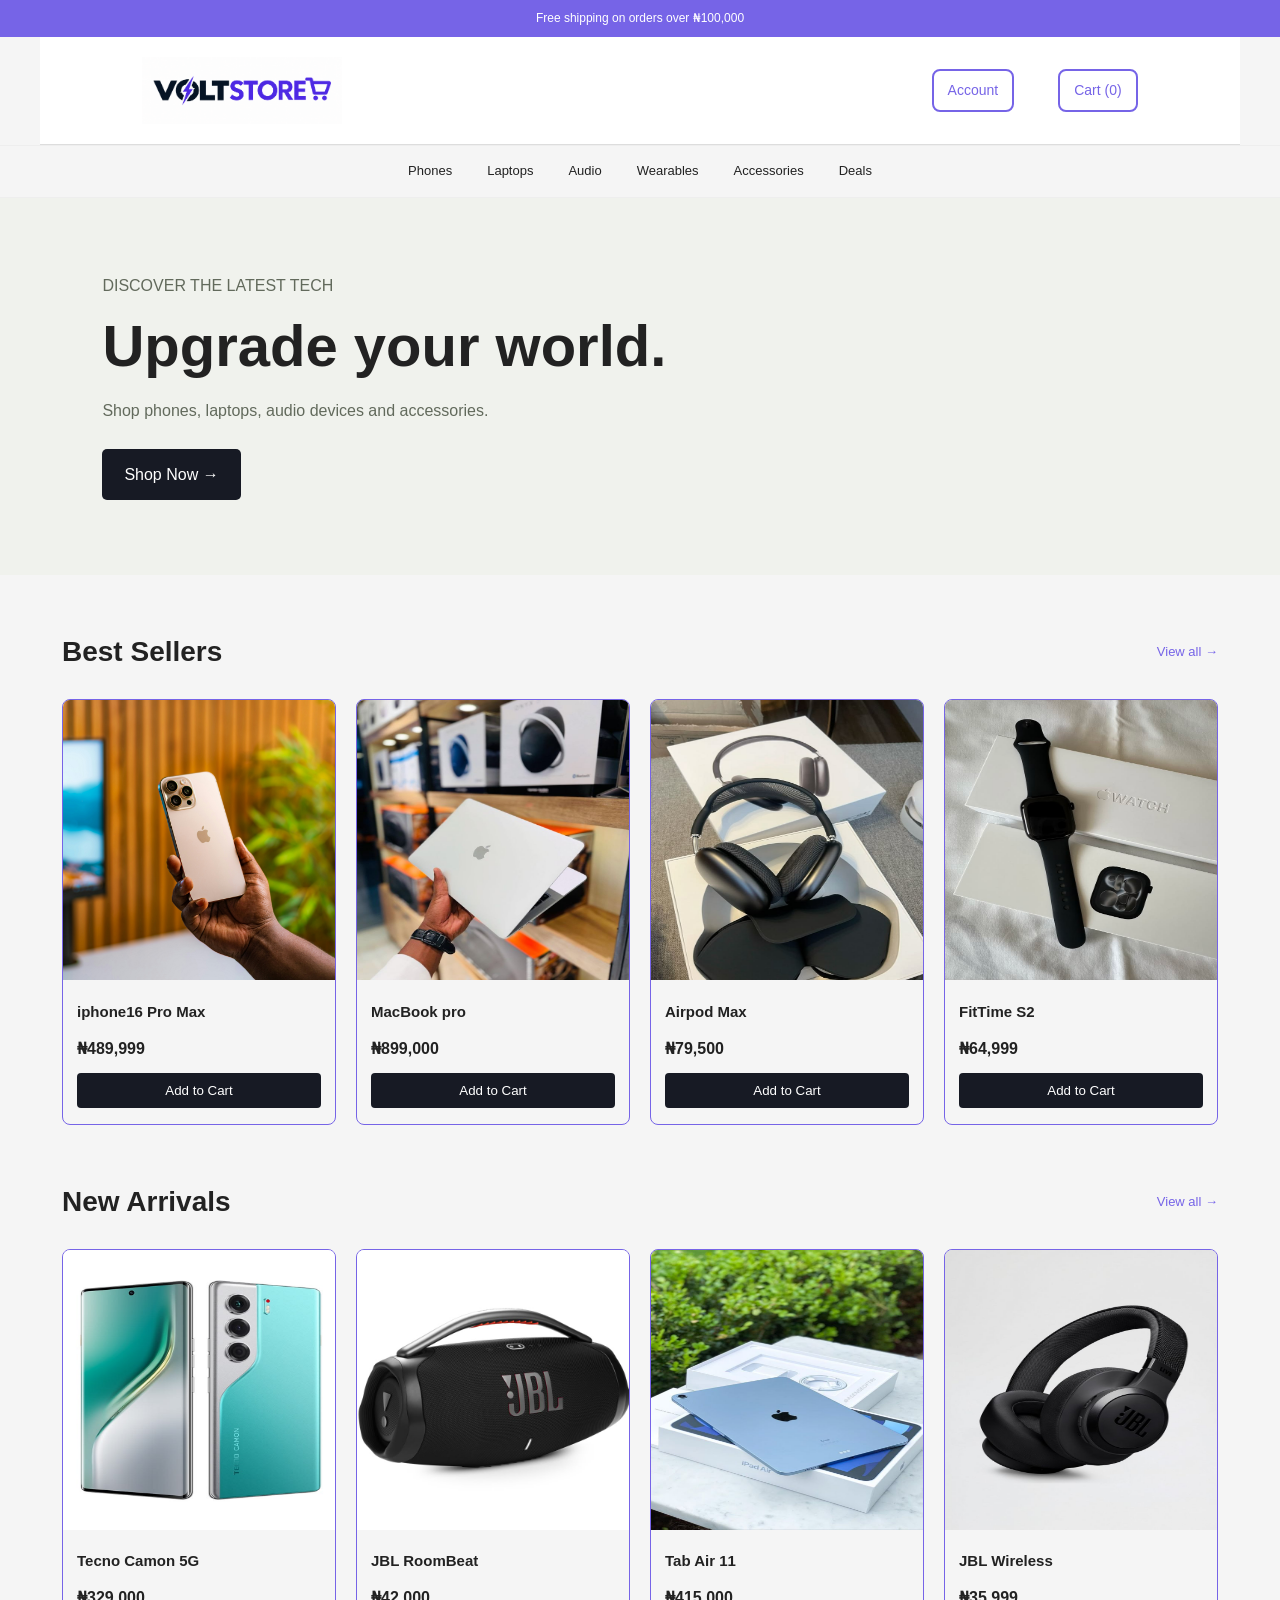
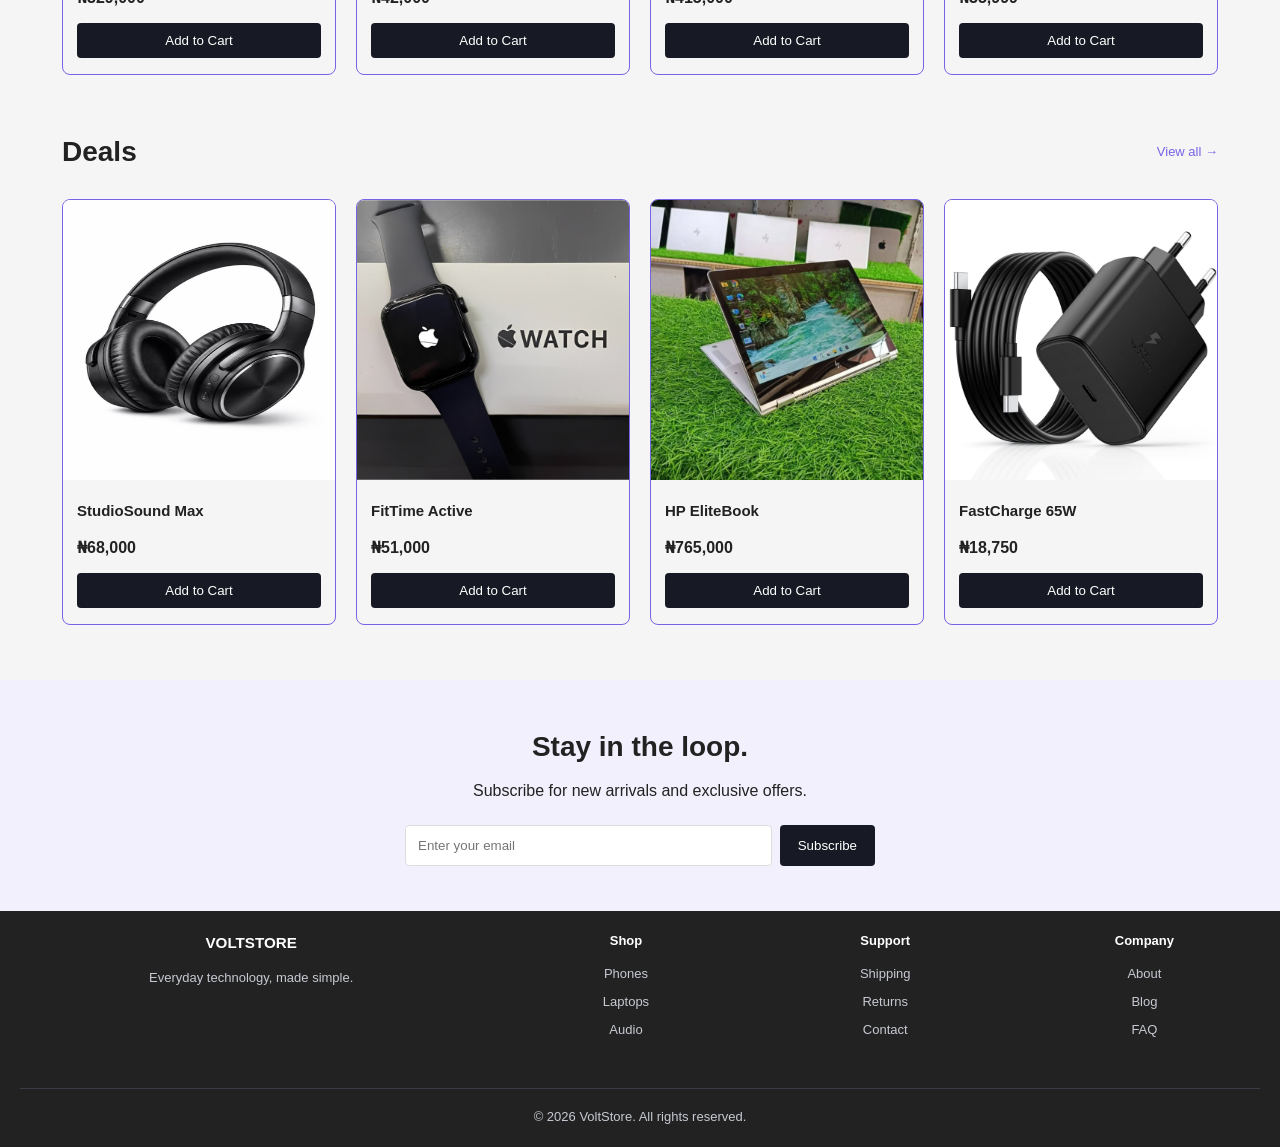
==== index.html @ 10ea31f7 "ecommerce" ====
<!DOCTYPE html>
<html lang="en">
<head>
  <meta charset="UTF-8">
  <meta name="viewport" content="width=device-width, initial-scale=1.0">
  <title>VoltStore</title>
  <link rel="stylesheet" href="style.css">
</head>
<body>
  <div class="announcement">
    Free shipping on orders over ₦100,000
  </div>

  <header>
    <img class="logo-img" src="logo 1.png" alt="logo">
    <!-- <a href="#" class="logo">VOLT<span>STORE</span></a> -->
    <div class="header-links">
      <a href="login.html" style="border: 2px solid #7664e7; padding: 8px 14px; border-radius: 8px;">Account</a>
        
      <a href="#cart" style="border: 2px solid #7664e7; padding: 8px 14px; border-radius: 8px;"> Cart (0) </a>
    </div>
  </header>

  <nav>
    <a href="#phones">Phones</a>
    <a href="#laptops">Laptops</a>
    <a href="#audio">Audio</a>
    <a href="#wearables">Wearables</a>
    <a href="#accessories">Accessories</a>
    <a href="#deals">Deals</a>
  </nav>

  <main>
    <section class="hero">
      <div>
        <p>DISCOVER THE LATEST TECH</p>
        <h1>Upgrade your world.</h1>
        <p>Shop phones, laptops, audio devices and accessories.</p>
        <a href="#best-sellers" class="button">Shop Now →</a>
      </div>
      <!-- <div class="hero-img">
        <img src="giang-duong-I9Nh-aw_i2s-unsplash.jpg" alt="hero img">
      </div> -->
    </section>

    <section class="products" id="best-sellers">
      <div class="section-title">
        <h2>Best Sellers</h2>
        <a href="#best-sellers">View all →</a>
      </div>

      <div class="product-grid">
        <article class="product">
          <img class="product-image phone" src="img/iphone16.jpg" alt="iphone16">
          <!-- <div class="product-image phone">📱</div> -->
          <h3>iphone16 Pro Max</h3>
          <p>₦489,999</p>
          <button>Add to Cart</button>
        </article>

        <article class="product">
          <img class="product-image laptop" src="img/a55fbd2f7ab1a5e678a76f968cee37ef (1).jpg" alt="laptop">
          <!-- <div class="product-image laptop">💻</div> -->
          <h3>MacBook pro</h3>
          <p>₦899,000</p>
          <button>Add to Cart</button>
        </article>

        <article class="product">
          <img class="product-image airpod" src="img/airpod amx.jpg" alt="airpod">
          <!-- <div class="product-image audio">🎧</div> -->
          <h3>Airpod Max</h3>
          <p>₦79,500</p>
          <button>Add to Cart</button>
        </article>

        <article class="product">
          <img class="product-image iwatch" src="img/iwatch.jpg" alt="iwatch">
          <!-- <div class="product-image watch">⌚</div> -->
          <h3>FitTime S2</h3>
          <p>₦64,999</p>
          <button>Add to Cart</button>
        </article>
      </div>
    </section>

    <section class="products" id="new-arrivals">
      <div class="section-title">
        <h2>New Arrivals</h2>
        <a href="#new-arrivals">View all →</a>
      </div>

      <div class="product-grid">
        <article class="product">
          <img class="product-image tecno" src="img/tecno.jpg" alt="tecno">
          <!-- <div class="product-image phone">📱</div> -->
          <h3>Tecno Camon 5G</h3>
          <p>₦329,000</p>
          <button>Add to Cart</button>
        </article>
        <article class="product">
          <img class="product-image jbl" src="img/jbl.jpg" alt="JBL">
          <!-- <div class="product-image audio">🔊</div> -->
          <h3>JBL RoomBeat </h3>
          <p>₦42,000</p>
          <button>Add to Cart</button>
        </article>
        <article class="product">
          <img class="product-image pad" src="img/ipad.jpg" alt="ipad">
          <!-- <div class="product-image laptop">📟</div> -->
          <h3>Tab Air 11</h3>
          <p>₦415,000</p>
          <button>Add to Cart</button>
        </article>
        <article class="product">
          <img class="product-image max2" src="img/4ea5c8c480625906a692bafa65ba7aad (1).jpg" alt="max2">
          <!-- <div class="product-image watch">🎧</div> -->
          <h3>JBL Wireless</h3>
          <p>₦35,999</p>
          <button>Add to Cart</button>
        </article>
      </div>
    </section>

    <section class="products" id="deals">
      <div class="section-title">
        <h2>Deals</h2>
        <a href="#deals">View all →</a>
      </div>

      <div class="product-grid">
        <article class="product">
          <img class="product-image studio" src="img/studio.jpg" alt="studio">
          <!-- <div class="product-image audio">🎧</div> -->
          <h3>StudioSound Max</h3>
          <p>₦68,000</p>
          <button>Add to Cart</button>
        </article>
        <article class="product">
          <img class="product-image active" src="img/active.jpg" alt="active">
          <!-- <div class="product-image watch">⌚</div> -->
          <h3>FitTime Active</h3>
          <p>₦51,000</p>
          <button>Add to Cart</button>
        </article>
        <article class="product">
          <img class="product-image laptop" src="img/hp.jpg" alt="hp">
          <!-- <div class="product-image laptop">💻</div> -->
          <h3> HP EliteBook </h3>
          <p>₦765,000</p>
          <button>Add to Cart</button>
        </article>
        <article class="product">
          <img class="product-image charger" src="img/charger.jpg" alt="charger">
          <!-- <div class="product-image phone">🔌</div> -->
          <h3>FastCharge 65W</h3>
          <p>₦18,750</p>
          <button>Add to Cart</button>
        </article>
      </div>
    </section>

    <section class="newsletter">
      <h2>Stay in the loop.</h2>
      <p>Subscribe for new arrivals and exclusive offers.</p>
      <form>
        <input type="email" placeholder="Enter your email" required>
        <button type="submit">Subscribe</button>
      </form>
    </section>
  </main>

  <footer>
    <div>
      <h3>VOLTSTORE</h3>
      <p>Everyday technology, made simple.</p>
    </div>
    <div>
      <h4>Shop</h4>
      <a href="#best-sellers">Phones</a>
      <a href="#best-sellers">Laptops</a>
      <a href="#best-sellers">Audio</a>
    </div>
    <div>
      <h4>Support</h4>
      <a href="#shipping">Shipping</a>
      <a href="#returns">Returns</a>
      <a href="#contact">Contact</a>
    </div>
    <div>
      <h4>Company</h4>
      <a href="#about">About</a>
      <a href="#blog">Blog</a>
      <a href="#faq">FAQ</a>
    </div>
    <p class="copyright">
      © 2026 VoltStore. All rights reserved.
    </p>
  </footer>
</body>
</html>
---- style.css ----
* {
  box-sizing: border-box;
  margin: 0;
  padding: 0;
}

:root {
  --dark: #171a24;
  --green: #c6f36b;
  --purple: #7664e7;
  --light: #f5f6f8;
}

body {
  font-family: Arial, sans-serif;
  color: var(--dark);
  line-height: 1.6;
}

a {
  text-decoration: none;
  color: inherit;
}

.announcement {
  background:  var(--purple);
  color: white;
  text-align: center;
  padding: 9px;
  font-size: 12px;
}

header {
  max-width: 1200px;
  margin: auto;
  padding: 22px;
  display: flex;
  justify-content: space-between;
  align-items: center;
}

/* header.a{
  border: 1px solid;  
  border-radius: 5px;
  border-color: var(--purple);
} */

/* header.img{
    width: 30px;
} */

.logo-img {
  width: 200px;
  /* font-weight: bold; */
}

.logo span {
  color: var(--purple);
}

.header-links {
  display: flex;
  gap: 24px;
  font-size: 14px;
}

nav {
  display: flex;
  justify-content: center;
  gap: 35px;
  padding: 15px;
  border-top: 1px solid #eee;
  border-bottom: 1px solid #eee;
  overflow-x: auto;
}

nav a {
  white-space: nowrap;
  font-size: 13px;
}

nav a:hover {
  color: var(--purple);
}

.hero {
  background: #f0f2ed;
  min-height: 330px;
  padding: 75px 8%;
  display: flex;
  align-items: center;
}

.hero p {
  margin-bottom: 15px;
  color: #626a5c;
}

.hero h1 {
  font-size: clamp(38px, 5vw, 58px);
  line-height: 1.15;
  margin-bottom: 18px;
}

/* .hero-img {
    max-width: 320px;
  } */

.button {
  display: inline-block;
  background: var(--dark);
  color: white;
  padding: 13px 22px;
  margin-top: 10px;
  border-radius: 5px;
}

.button:hover {
  background: var(--purple);
}

.products {
  max-width: 1200px;
  margin: 55px auto;
  padding: 0 22px;
}

.section-title {
  display: flex;
  align-items: center;
  justify-content: space-between;
  margin-bottom: 24px;
}

.section-title h2 {
  font-size: 28px;
}

.section-title a {
  color: var(--purple);
  font-size: 13px;
}

.product-grid {
  display: grid;
  grid-template-columns: repeat(4, minmax(0, 1fr));
  gap: 20px;
  
}

.product {
  border: 1px solid #eceef1;
  border-radius: 8px;
  border-color:  var(--purple);
  overflow: hidden;
  padding-bottom: 16px;
  transition: transform 0.2s;
}

.product:hover {
  transform: translateY(-4px);
}

.product-image {
  height: 280px;
  width: 275px;
}

.product-imageactive{
  height: 280px;
  width: 275px;
}
.phone {
  background: #f3f1ec;
}

.laptop {
  background: #edf0f5;
}

.audio {
  background: #f2eff8;
}

.watch {
  background: #eef2eb;
}

.product h3,
.product p {
  margin: 12px 14px;
}

.product h3 {
  font-size: 15px;
}

.product p {
  font-weight: bold;
}

.product button {
  margin: 0 14px;
  width: calc(100% - 28px);
  padding: 10px;
  background: var(--dark);
  color: white;
  border: none;
  border-radius: 4px;
  cursor: pointer;
}

.product button:hover {
  background: var(--purple);
}

.newsletter {
  background: #f2f0fc;
  padding: 45px 8%;
  text-align: center;
}

.newsletter h2 {
  font-size: 28px;
  margin-bottom: 8px;
}

.newsletter form {
  display: flex;
  justify-content: center;
  max-width: 470px;
  margin: 22px auto 0;
  gap: 8px;
}

.newsletter input {
  flex: 1;
  min-width: 0;
  padding: 12px;
  border: 1px solid #ddd;
  border-radius: 4px;
}

.newsletter button {
  padding: 12px 18px;
  background: var(--dark);
  color: white;
  border: none;
  border-radius: 4px;
  cursor: pointer;
}

footer {
  background: var(--dark);
  color: white;
  padding: 45px max(5%, calc((100% - 1150px) / 2));
  display: grid;
  grid-template-columns: 2fr 1fr 1fr 1fr;
  gap: 28px;
}

footer h3,
footer h4 {
  margin-bottom: 12px;
}

footer a {
  display: block;
  color: #c7cad2;
  font-size: 13px;
  margin: 7px 0;
}

footer a:hover {
  color: var(--green);
}

footer p {
  color: #c7cad2;
  font-size: 13px;
}

.copyright {
  grid-column: 1 / -1;
  border-top: 1px solid #393c46;
  padding-top: 18px;
  margin-top: 12px;
}

@media (max-width: 800px) {
  .product-grid {
    grid-template-columns: repeat(2, minmax(0, 1fr));
    gap: 14px;
  }

  nav {
    justify-content: flex-start;
    gap: 22px;
  }

  .hero {
    padding: 55px 6%;
  }

  .product-image {
    height: 160px;
  }

  footer {
    grid-template-columns: repeat(2, minmax(0, 1fr));
  }
}

@media (max-width: 420px) {
  header {
    padding: 16px;
  }

  .logo {
    font-size: 21px;
  }

  .header-links {
    gap: 12px;
    font-size: 12px;
  }

  .hero h1 {
    font-size: 38px;
  }

  .product-grid {
    gap: 12px;
  }

  .product-image {
    height: 135px;
    font-size: 52px;
  }

  .product h3 {
    font-size: 13px;
  }

  .newsletter form {
    flex-direction: column;
  }

  footer {
    gap: 24px 15px;
    padding: 32px 20px;
  }
}








/* LOGIN & SIGNUP*/
* {
    margin: 0;
    padding: 0;
    box-sizing: border-box;
}

body {
    font-family: Arial, sans-serif;
    background-color: #f5f5f5;
    color: #222;
}

a {
    text-decoration: none;
    color: #222;
}

/* HEADER */
header {
    background-color: #ffffff;
    padding: 20px 8%;
    display: flex;
    justify-content: space-between;
    align-items: center;
    border-bottom: 1px solid #ddd;
}

.logo {
    font-size: 26px;
    font-weight: bold;
    color: #222;
}

.logo span {
    color: var(--purple);;
}

.header-links a {
    margin-left: 20px;
    font-size: 14px;
    color:  var(--purple);;
}


/* AUTHENTICATION CONTAINER */
.auth-container {
    min-height: 85vh;
    display: flex;
    justify-content: center;
    align-items: center;
    padding: 35px 15px;
}

.auth-box {
    background-color: white;
    width: 100%;
    max-width: 430px;
    padding: 35px;
    border-radius: 10px;
    box-shadow: 0 4px 20px rgba(0, 0, 0, 0.08);
}

.auth-box h1 {
    text-align: center;
    margin-bottom: 10px;
    font-size: 28px;
}

.subtitle {
    text-align: center;
    color: #777;
    margin-bottom: 25px;
    font-size: 14px;
}

/* FORM */
.form-group {
    margin-bottom: 18px;
}

.form-group label {
    display: block;
    margin-bottom: 8px;
    font-size: 14px;
    font-weight: bold;
}

.form-group input {
    width: 100%;
    padding: 13px;
    border: 1px solid #ccc;
    border-radius: 5px;
    outline: none;
    font-size: 14px;
}

.form-group input:focus {
    border-color:  var(--purple);;
}

/* REMEMBER AND FORGOT PASSWORD */
.form-options {
    display: flex;
    justify-content: space-between;
    align-items: center;
    gap: 10px;
    font-size: 13px;
    margin-bottom: 20px;
}

.form-options label {
    display: flex;
    align-items: center;
    gap: 6px;
}

.form-options a,
.switch-page a {
    color:  var(--purple);;
    font-weight: bold;
}

/* BUTTON */
.auth-button {
    width: 100%;
    padding: 14px;
    background-color:  var(--purple);;
    color: white;
    border: none;
    border-radius: 5px;
    font-size: 16px;
    font-weight: bold;
    cursor: pointer;
}

.auth-button:hover {
    background-color:  var(--purple);;
}

/* PAGE SWITCH */
.switch-page {
    text-align: center;
    font-size: 14px;
    margin-top: 22px;
}

/* FOOTER */
footer {
    text-align: center;
    padding: 20px;
    background-color: #222;
    color: white;
    font-size: 13px;
}

/* MOBILE RESPONSIVENESS */
@media (max-width: 480px) {
    header {
        padding: 18px 5%;
    }

    .logo {
        font-size: 22px;
    }

    .header-links a {
        margin-left: 8px;
        font-size: 12px;
    }

    .auth-box {
        padding: 25px 20px;
    }

    .auth-box h1 {
        font-size: 24px;
    }
}
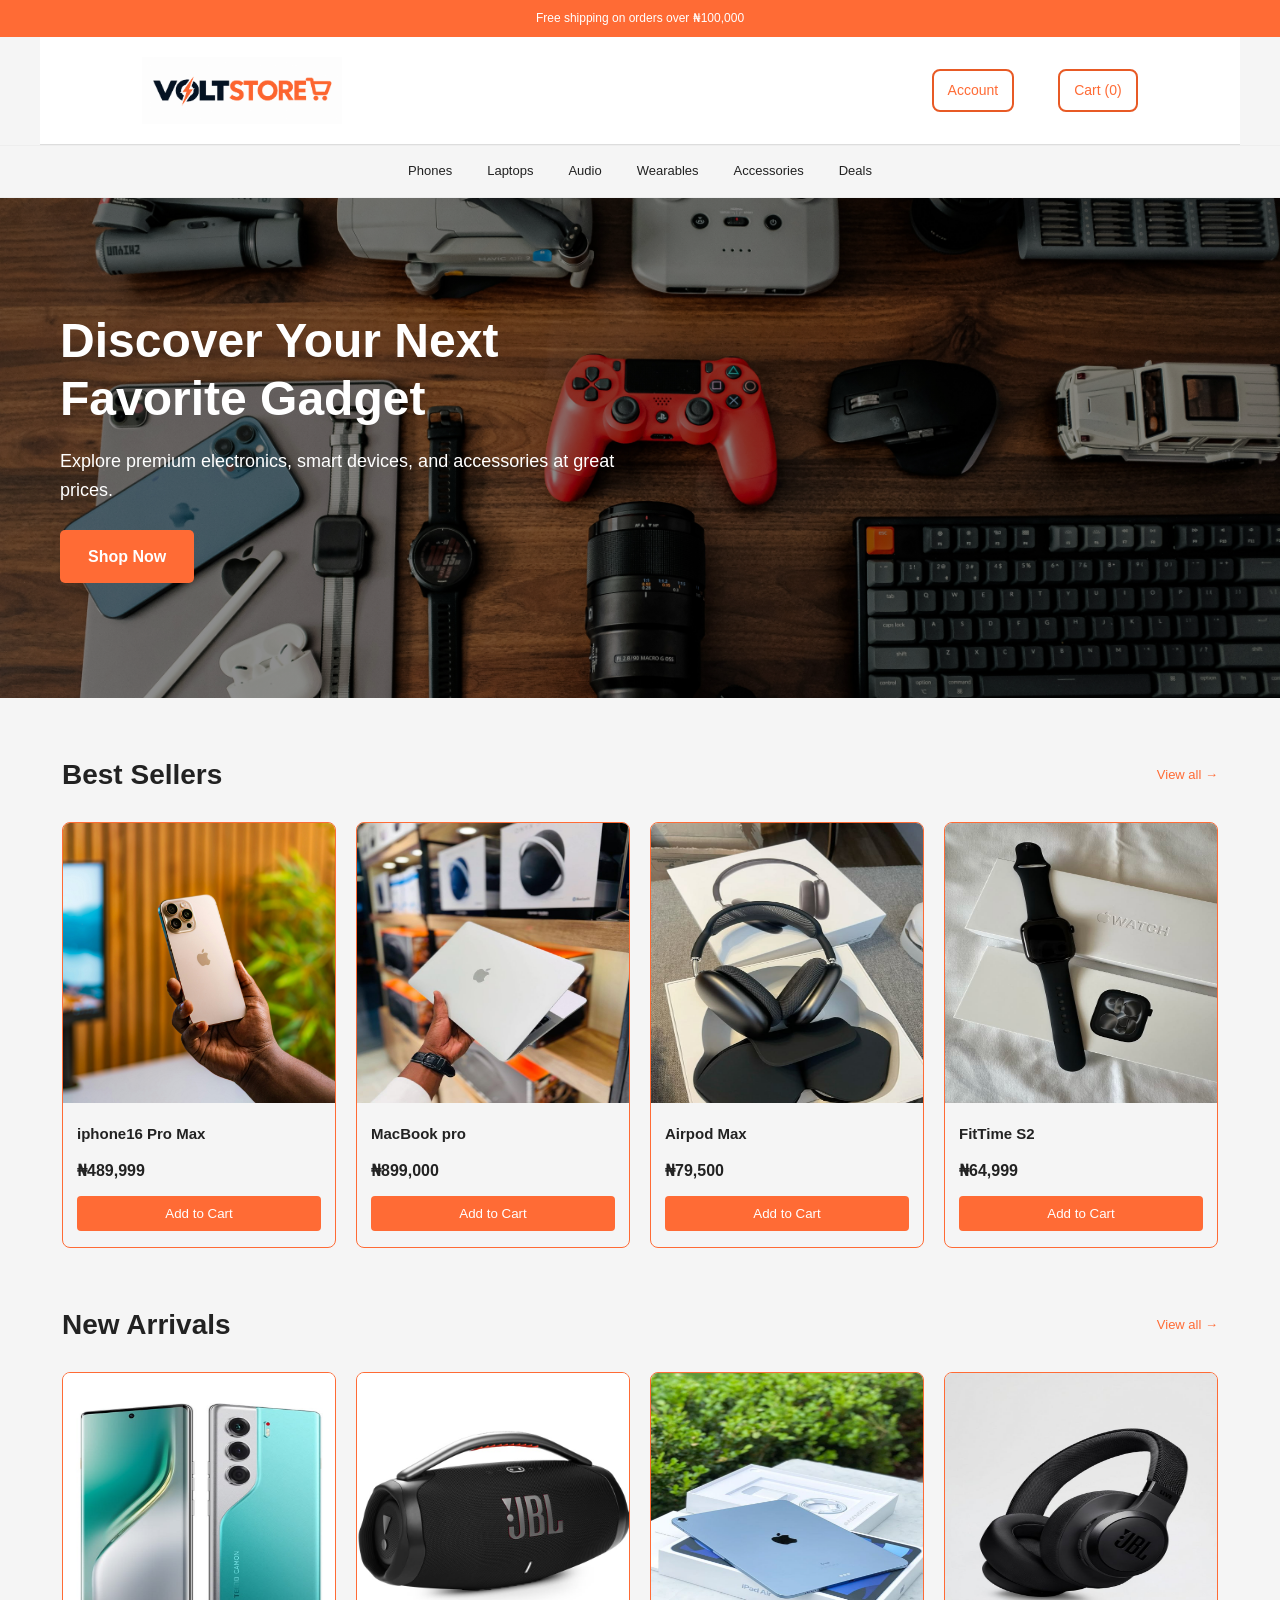
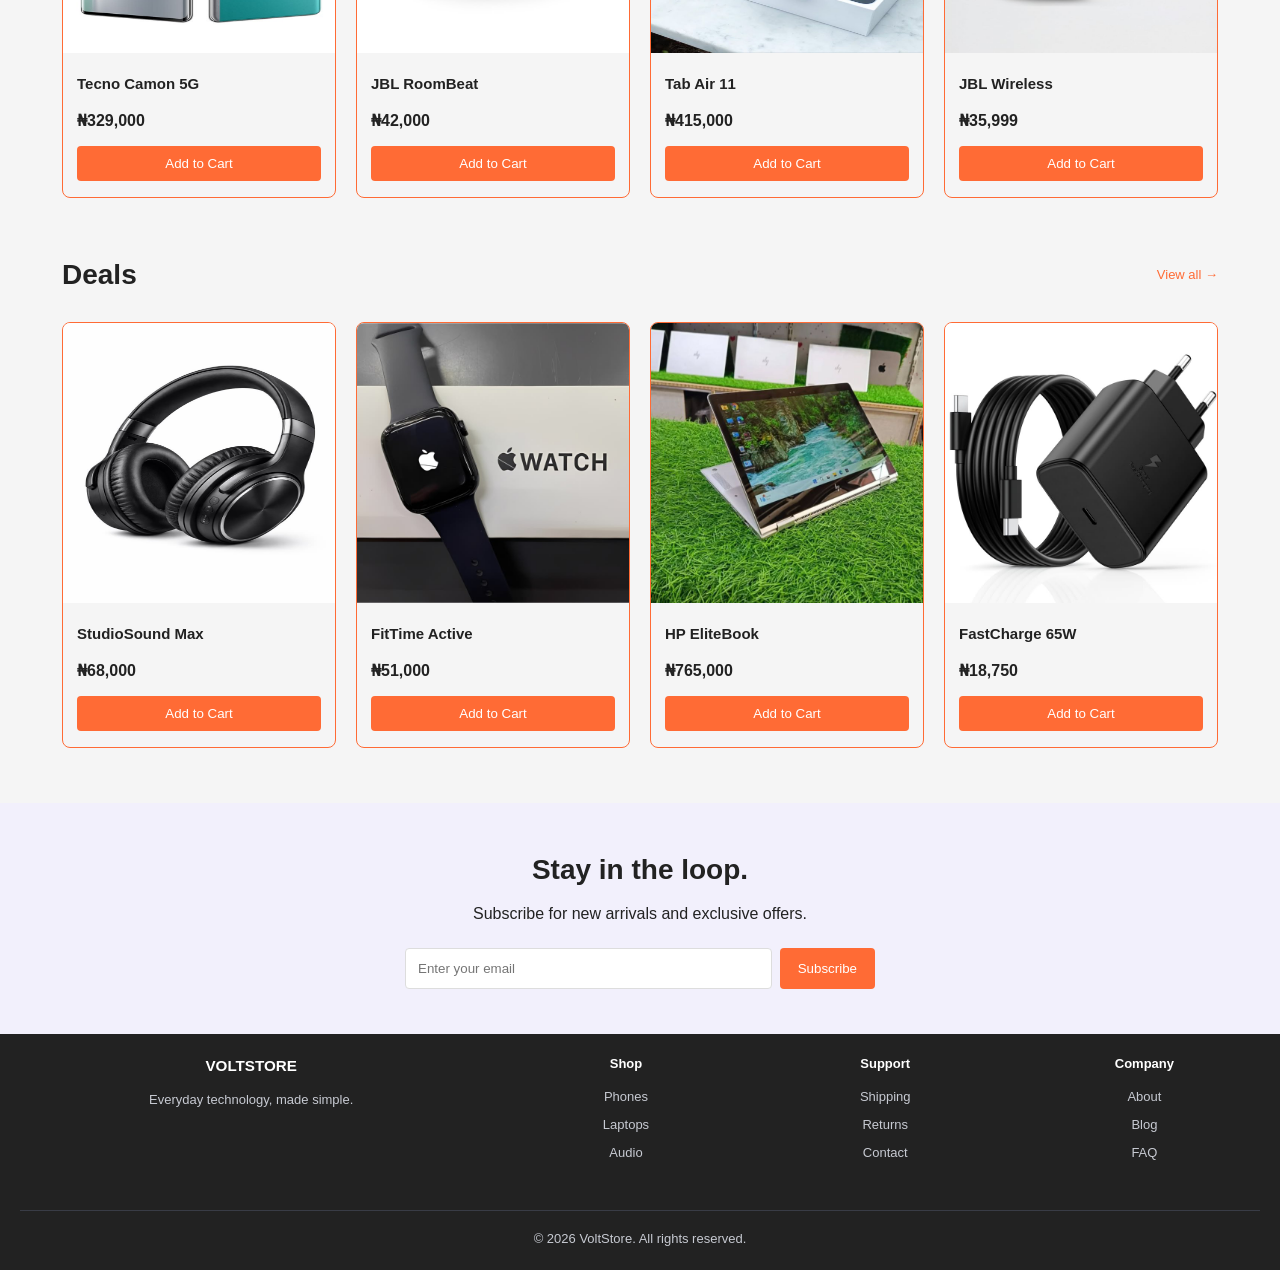
==== commit 6b0b28e0: "commit" ====
--- a/index.html
+++ b/index.html
@@ -1,24 +1,25 @@
-
 <!DOCTYPE html>
 <html lang="en">
+
 <head>
   <meta charset="UTF-8">
   <meta name="viewport" content="width=device-width, initial-scale=1.0">
   <title>VoltStore</title>
   <link rel="stylesheet" href="style.css">
 </head>
+
 <body>
   <div class="announcement">
     Free shipping on orders over ₦100,000
   </div>
 
   <header>
-    <img class="logo-img" src="logo 1.png" alt="logo">
+    <img class="logo-img" src="VOLTSTORE Orange Bolt Logo.png" alt="logo">
     <!-- <a href="#" class="logo">VOLT<span>STORE</span></a> -->
     <div class="header-links">
-      <a href="login.html" style="border: 2px solid #7664e7; padding: 8px 14px; border-radius: 8px;">Account</a>
-        
-      <a href="#cart" style="border: 2px solid #7664e7; padding: 8px 14px; border-radius: 8px;"> Cart (0) </a>
+      <a href="login.html" style="border: 2px solid #e85a25;; padding: 8px 14px; border-radius: 8px;">Account</a>
+
+      <a href="#cart" style="border: 2px solid #e85a25;; padding: 8px 14px; border-radius: 8px;"> Cart (0) </a>
     </div>
   </header>
 
@@ -32,17 +33,18 @@
   </nav>
 
   <main>
+
     <section class="hero">
-      <div>
-        <p>DISCOVER THE LATEST TECH</p>
-        <h1>Upgrade your world.</h1>
-        <p>Shop phones, laptops, audio devices and accessories.</p>
-        <a href="#best-sellers" class="button">Shop Now →</a>
-      </div>
-      <!-- <div class="hero-img">
-        <img src="giang-duong-I9Nh-aw_i2s-unsplash.jpg" alt="hero img">
-      </div> -->
-    </section>
+      <div class="hero-content">
+        <h1>Discover Your Next Favorite Gadget</h1>
+        <p>
+          Explore premium electronics, smart devices, and
+          accessories at great prices.
+        </p>
+        <a href="products.html" class="hero-btn">Shop Now</a>
+      </div>
+    </section>
+
 
     <section class="products" id="best-sellers">
       <div class="section-title">
@@ -199,4 +201,5 @@
     </p>
   </footer>
 </body>
-</html>
+
+</html>
--- a/style.css
+++ b/style.css
@@ -1,4 +1,3 @@
-
 * {
   box-sizing: border-box;
   margin: 0;
@@ -14,7 +13,7 @@
 
 body {
   font-family: Arial, sans-serif;
-  color: var(--dark);
+  color: #ff6b35;
   line-height: 1.6;
 }
 
@@ -24,7 +23,7 @@
 }
 
 .announcement {
-  background:  var(--purple);
+  background: #ff6b35;
   color: white;
   text-align: center;
   padding: 9px;
@@ -56,13 +55,17 @@
 }
 
 .logo span {
-  color: var(--purple);
+  color: #ff6b35;
 }
 
 .header-links {
   display: flex;
   gap: 24px;
   font-size: 14px;
+}
+
+.header-links a:hover {
+  color: #e85a25;
 }
 
 nav {
@@ -81,43 +84,56 @@
 }
 
 nav a:hover {
-  color: var(--purple);
-}
+  color: #e85a25;
+}
+
 
 .hero {
-  background: #f0f2ed;
-  min-height: 330px;
-  padding: 75px 8%;
-  display: flex;
-  align-items: center;
-}
-
-.hero p {
-  margin-bottom: 15px;
-  color: #626a5c;
-}
-
-.hero h1 {
-  font-size: clamp(38px, 5vw, 58px);
-  line-height: 1.15;
-  margin-bottom: 18px;
-}
-
-/* .hero-img {
-    max-width: 320px;
-  } */
-
-.button {
+  background-image:
+    linear-gradient(rgba(0, 0, 0, 0.45),
+      rgba(0, 0, 0, 0.45)),
+    url("giang-duong-I9Nh-aw_i2s-unsplash.jpg");
+
+  background-size: cover;
+  background-position: center;
+  background-repeat: no-repeat;
+
+  min-height: 500px;
+  display: flex;
+  align-items: center;
+  padding: 60px;
+  box-sizing: border-box;
+}
+
+.hero-content {
+  max-width: 600px;
+  color: white;
+}
+
+.hero-content h1 {
+  font-size: 48px;
+  margin-bottom: 20px;
+  line-height: 1.2;
+}
+
+.hero-content p {
+  font-size: 18px;
+  line-height: 1.6;
+  margin-bottom: 25px;
+}
+
+.hero-btn {
   display: inline-block;
-  background: var(--dark);
-  color: white;
-  padding: 13px 22px;
-  margin-top: 10px;
+  background-color: #ff6b35;
+  color: white;
+  text-decoration: none;
+  padding: 14px 28px;
   border-radius: 5px;
-}
-
-.button:hover {
-  background: var(--purple);
+  font-weight: bold;
+}
+
+.hero-btn:hover {
+  background-color: #e85a25;
 }
 
 .products {
@@ -138,7 +154,7 @@
 }
 
 .section-title a {
-  color: var(--purple);
+  color: #ff6b35;
   font-size: 13px;
 }
 
@@ -146,13 +162,13 @@
   display: grid;
   grid-template-columns: repeat(4, minmax(0, 1fr));
   gap: 20px;
-  
+
 }
 
 .product {
   border: 1px solid #eceef1;
   border-radius: 8px;
-  border-color:  var(--purple);
+  border-color: #ff6b35;
   overflow: hidden;
   padding-bottom: 16px;
   transition: transform 0.2s;
@@ -167,10 +183,11 @@
   width: 275px;
 }
 
-.product-imageactive{
+.product-imageactive {
   height: 280px;
   width: 275px;
 }
+
 .phone {
   background: #f3f1ec;
 }
@@ -204,7 +221,7 @@
   margin: 0 14px;
   width: calc(100% - 28px);
   padding: 10px;
-  background: var(--dark);
+  background: #ff6b35;
   color: white;
   border: none;
   border-radius: 4px;
@@ -212,8 +229,9 @@
 }
 
 .product button:hover {
-  background: var(--purple);
-}
+  background-color: #e85a25;
+}
+
 
 .newsletter {
   background: #f2f0fc;
@@ -244,15 +262,20 @@
 
 .newsletter button {
   padding: 12px 18px;
-  background: var(--dark);
+  background: #ff6b35;
   color: white;
   border: none;
   border-radius: 4px;
   cursor: pointer;
 }
 
+.newsletter button:hover {
+  background-color: #e85a25;
+}
+
+
 footer {
-  background: var(--dark);
+  background: #ff6b35;
   color: white;
   padding: 45px max(5%, calc((100% - 1150px) / 2));
   display: grid;
@@ -273,7 +296,7 @@
 }
 
 footer a:hover {
-  color: var(--green);
+  color: #ff6b35;
 }
 
 footer p {
@@ -362,181 +385,191 @@
 
 /* LOGIN & SIGNUP*/
 * {
-    margin: 0;
-    padding: 0;
-    box-sizing: border-box;
+  margin: 0;
+  padding: 0;
+  box-sizing: border-box;
 }
 
 body {
-    font-family: Arial, sans-serif;
-    background-color: #f5f5f5;
-    color: #222;
+  font-family: Arial, sans-serif;
+  background-color: #f5f5f5;
+  color: #222;
 }
 
 a {
-    text-decoration: none;
-    color: #222;
+  text-decoration: none;
+  color: #222;
 }
 
 /* HEADER */
 header {
-    background-color: #ffffff;
-    padding: 20px 8%;
-    display: flex;
-    justify-content: space-between;
-    align-items: center;
-    border-bottom: 1px solid #ddd;
+  background-color: #ffffff;
+  padding: 20px 8%;
+  display: flex;
+  justify-content: space-between;
+  align-items: center;
+  border-bottom: 1px solid #ddd;
 }
 
 .logo {
-    font-size: 26px;
-    font-weight: bold;
-    color: #222;
+  font-size: 26px;
+  font-weight: bold;
+  color: #222;
 }
 
 .logo span {
-    color: var(--purple);;
+  color: #ff6b35;
+  ;
 }
 
 .header-links a {
-    margin-left: 20px;
-    font-size: 14px;
-    color:  var(--purple);;
+  margin-left: 20px;
+  font-size: 14px;
+  color: #ff6b35;
+  ;
 }
 
 
 /* AUTHENTICATION CONTAINER */
 .auth-container {
-    min-height: 85vh;
-    display: flex;
-    justify-content: center;
-    align-items: center;
-    padding: 35px 15px;
+  min-height: 85vh;
+  display: flex;
+  justify-content: center;
+  align-items: center;
+  padding: 35px 15px;
 }
 
 .auth-box {
-    background-color: white;
-    width: 100%;
-    max-width: 430px;
-    padding: 35px;
-    border-radius: 10px;
-    box-shadow: 0 4px 20px rgba(0, 0, 0, 0.08);
+  background-color: white;
+  width: 100%;
+  max-width: 430px;
+  padding: 35px;
+  border-radius: 10px;
+  box-shadow: 0 4px 20px rgba(0, 0, 0, 0.08);
 }
 
 .auth-box h1 {
-    text-align: center;
-    margin-bottom: 10px;
-    font-size: 28px;
+  text-align: center;
+  margin-bottom: 10px;
+  font-size: 28px;
 }
 
 .subtitle {
-    text-align: center;
-    color: #777;
-    margin-bottom: 25px;
-    font-size: 14px;
+  text-align: center;
+  color: #777;
+  margin-bottom: 25px;
+  font-size: 14px;
 }
 
 /* FORM */
 .form-group {
-    margin-bottom: 18px;
+  margin-bottom: 18px;
 }
 
 .form-group label {
-    display: block;
-    margin-bottom: 8px;
-    font-size: 14px;
-    font-weight: bold;
+  display: block;
+  margin-bottom: 8px;
+  font-size: 14px;
+  font-weight: bold;
 }
 
 .form-group input {
-    width: 100%;
-    padding: 13px;
-    border: 1px solid #ccc;
-    border-radius: 5px;
-    outline: none;
-    font-size: 14px;
+  width: 100%;
+  padding: 13px;
+  border: 1px solid #ccc;
+  border-radius: 5px;
+  outline: none;
+  font-size: 14px;
 }
 
 .form-group input:focus {
-    border-color:  var(--purple);;
+  border-color: #ff6b35;
+  ;
 }
 
 /* REMEMBER AND FORGOT PASSWORD */
 .form-options {
-    display: flex;
-    justify-content: space-between;
-    align-items: center;
-    gap: 10px;
-    font-size: 13px;
-    margin-bottom: 20px;
+  display: flex;
+  justify-content: space-between;
+  align-items: center;
+  gap: 10px;
+  font-size: 13px;
+  margin-bottom: 20px;
 }
 
 .form-options label {
-    display: flex;
-    align-items: center;
-    gap: 6px;
+  display: flex;
+  align-items: center;
+  gap: 6px;
 }
 
 .form-options a,
 .switch-page a {
-    color:  var(--purple);;
-    font-weight: bold;
+  color: #ff6b35;
+  ;
+  font-weight: bold;
+}
+
+.form-options a,
+.switch-page a:hover {
+  color: #e85a25;
 }
 
 /* BUTTON */
 .auth-button {
-    width: 100%;
-    padding: 14px;
-    background-color:  var(--purple);;
-    color: white;
-    border: none;
-    border-radius: 5px;
-    font-size: 16px;
-    font-weight: bold;
-    cursor: pointer;
+  width: 100%;
+  padding: 14px;
+  background-color: #ff6b35;
+  ;
+  color: white;
+  border: none;
+  border-radius: 5px;
+  font-size: 16px;
+  font-weight: bold;
+  cursor: pointer;
 }
 
 .auth-button:hover {
-    background-color:  var(--purple);;
+  background-color: #e85a25;
+  ;
 }
 
 /* PAGE SWITCH */
 .switch-page {
-    text-align: center;
-    font-size: 14px;
-    margin-top: 22px;
+  text-align: center;
+  font-size: 14px;
+  margin-top: 22px;
 }
 
 /* FOOTER */
 footer {
-    text-align: center;
-    padding: 20px;
-    background-color: #222;
-    color: white;
-    font-size: 13px;
+  text-align: center;
+  padding: 20px;
+  background-color: #222;
+  color: white;
+  font-size: 13px;
 }
 
 /* MOBILE RESPONSIVENESS */
 @media (max-width: 480px) {
-    header {
-        padding: 18px 5%;
-    }
-
-    .logo {
-        font-size: 22px;
-    }
-
-    .header-links a {
-        margin-left: 8px;
-        font-size: 12px;
-    }
-
-    .auth-box {
-        padding: 25px 20px;
-    }
-
-    .auth-box h1 {
-        font-size: 24px;
-    }
-}
-
+  header {
+    padding: 18px 5%;
+  }
+
+  .logo {
+    font-size: 22px;
+  }
+
+  .header-links a {
+    margin-left: 8px;
+    font-size: 12px;
+  }
+
+  .auth-box {
+    padding: 25px 20px;
+  }
+
+  .auth-box h1 {
+    font-size: 24px;
+  }
+}
